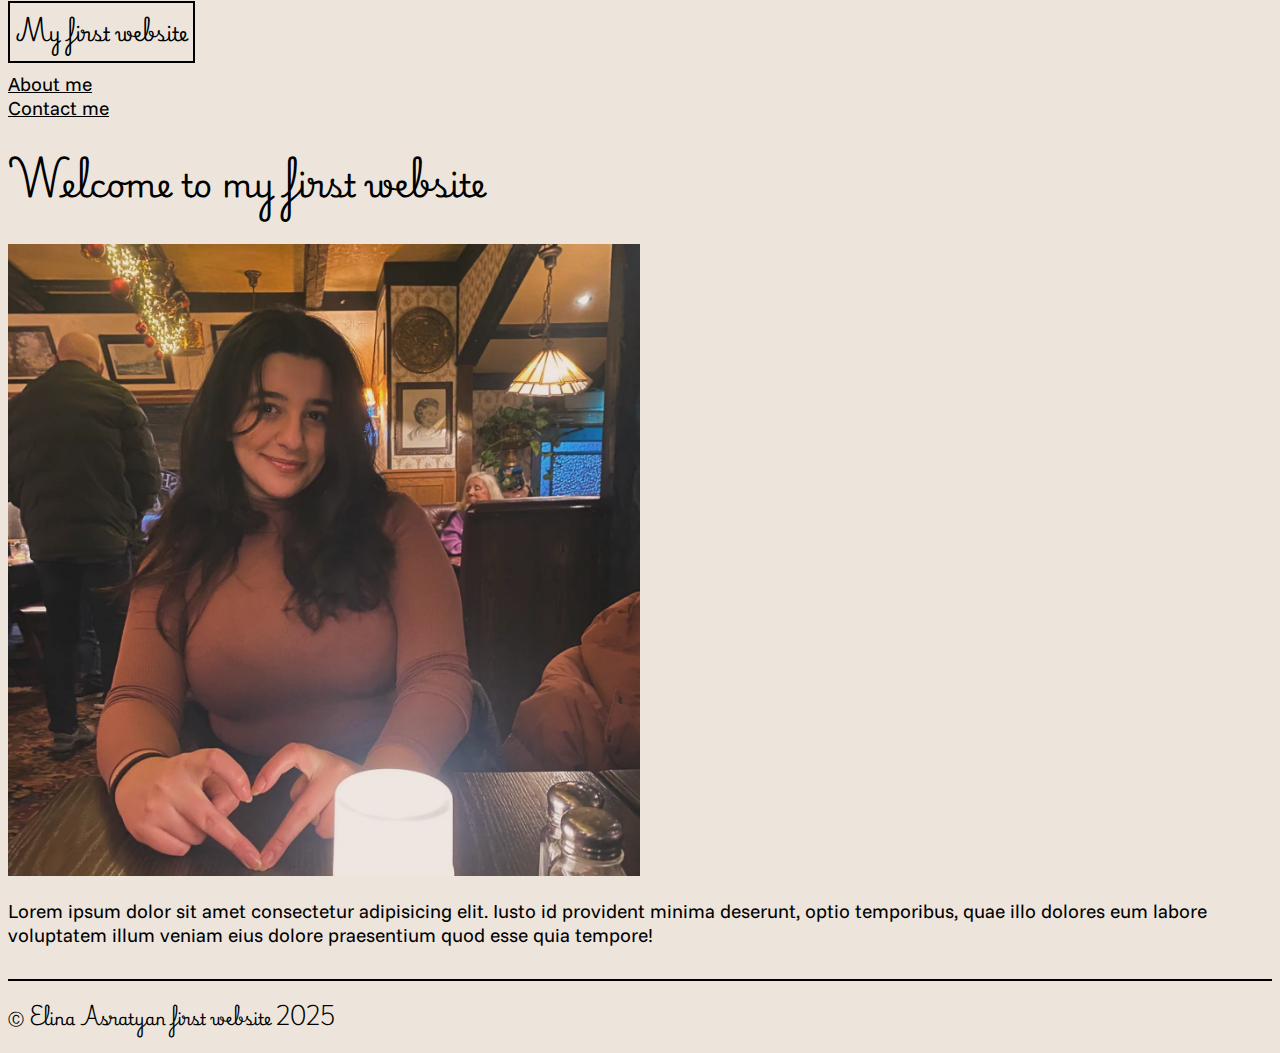
==== index.html @ 48af94c7 "changing colours" ====
<!DOCTYPE html>
<html lang="en">
<head>
  <meta charset="UTF-8">
  <meta name="viewport" content="width=device-width, initial-scale=1.0">
  <title>My first website</title>
  <link rel="stylesheet" href="css/main.css">

<!-- font 1 -->
  <link rel="preconnect" href="https://fonts.googleapis.com">
  <link rel="preconnect" href="https://fonts.gstatic.com" crossorigin>
  <link href="https://fonts.googleapis.com/css2?family=Playwrite+VN:wght@100..400&display=swap" rel="stylesheet">

<!-- font 2 -->
  <link rel="preconnect" href="https://fonts.googleapis.com">
  <link rel="preconnect" href="https://fonts.gstatic.com" crossorigin>
  <link href="https://fonts.googleapis.com/css2?family=Funnel+Sans:ital,wght@0,300..800;1,300..800&display=swap" rel="stylesheet">
</head>

<!--The next line was taen from this website: https://codeinstitute.net/se/blog/background-colour-in-html/ -->
<body bgcolor="#ede5dc">
  <header>
    <p id="logo">My first website</p>
    <nav>
      <ul>
        <a href="index.html">
          <li>About me</li>
        </a>
        <a href="contact.html">
          <li>Contact me</li>
        </a>

      </ul>
    </nav>
  </header>
  <main>
    <h1>Welcome to my first website</h1>
    <img class="main-img" src="img/me-photo.jpg" alt="Picture of me">
    <p class="main-text">Lorem ipsum dolor sit amet consectetur adipisicing elit. Iusto id provident minima deserunt, optio temporibus, quae illo dolores eum labore voluptatem illum veniam eius dolore praesentium quod esse quia tempore!</p>
  </main>
  <footer>
    <p>Ⓒ Elina Asratyan first website 2025</p>
  </footer>    
</body>
</html>
---- css/main.css ----
p, h1 {  
    font-family: "Playwrite VN", serif;
}

/* HEADER */

#logo {
    font-weight: 600;
    font-size: 1.2rem;
    border: 2px solid black;
    display: inline;
    padding: 5px;
}

ul {
    list-style: none;
    padding-left: 0;
}

a {
    color: black;
}

/*MAIN*/

.main-img {
    width: 50%;
}

.main-text, li {
    font-family: "Funnel Sans", serif;
    font-size: 1.2rem;
}

/*FOOTER*/
footer {
  margin-top: 2rem;
  border-top: 2px solid black;
}
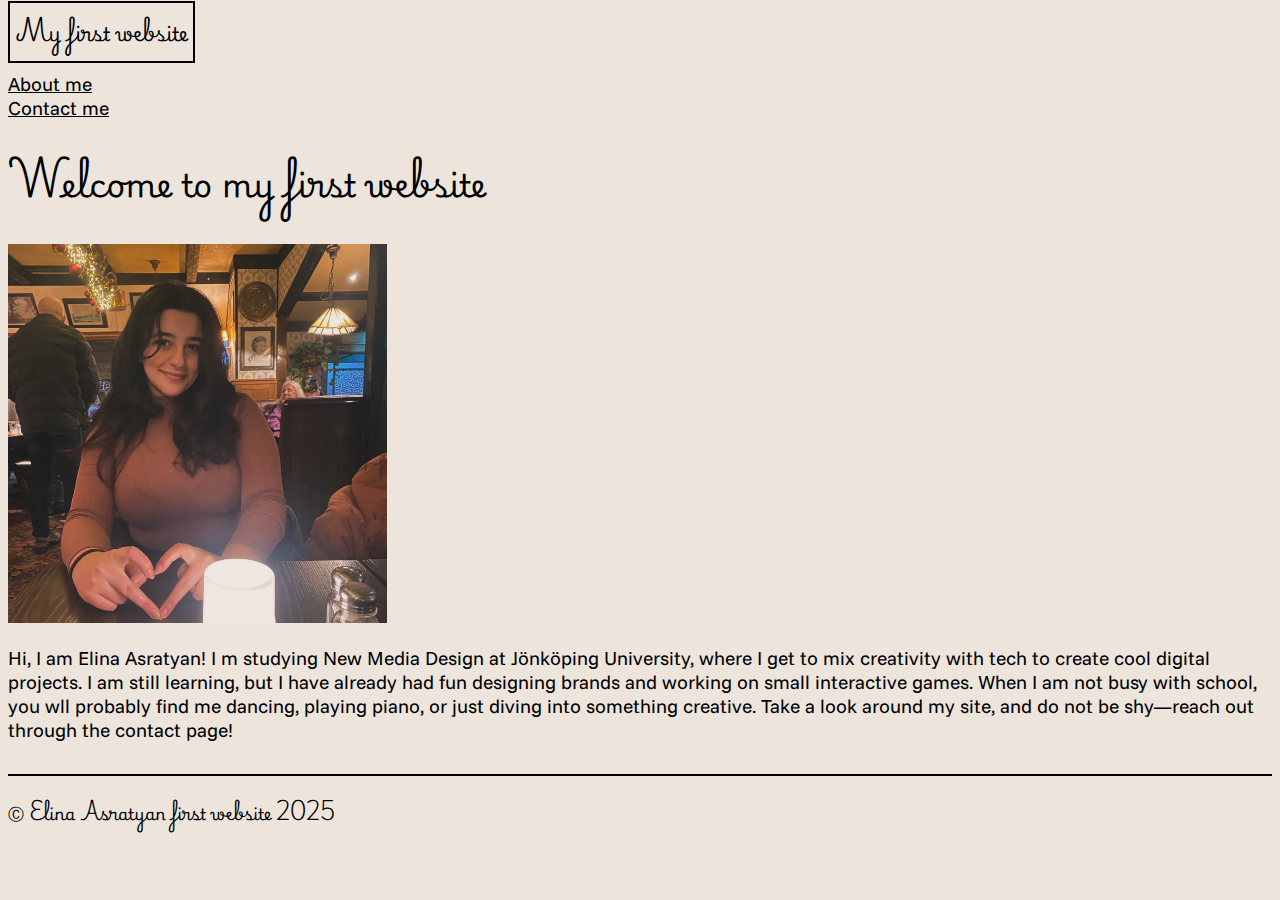
==== commit bfbf1876: "finished version" ====
--- a/index.html
+++ b/index.html
@@ -36,7 +36,7 @@
   <main>
     <h1>Welcome to my first website</h1>
     <img class="main-img" src="img/me-photo.jpg" alt="Picture of me">
-    <p class="main-text">Lorem ipsum dolor sit amet consectetur adipisicing elit. Iusto id provident minima deserunt, optio temporibus, quae illo dolores eum labore voluptatem illum veniam eius dolore praesentium quod esse quia tempore!</p>
+    <p class="main-text">Hi, I am Elina Asratyan! I m studying New Media Design at Jönköping University, where I get to mix creativity with tech to create cool digital projects. I am still learning, but I have already had fun designing brands and working on small interactive games. When I am not busy with school, you wll probably find me dancing, playing piano, or just diving into something creative. Take a look around my site, and do not be shy—reach out through the contact page!</p>
   </main>
   <footer>
     <p>Ⓒ Elina Asratyan first website 2025</p>
--- a/css/main.css
+++ b/css/main.css
@@ -1,35 +1,41 @@
 p, h1 {  
-    font-family: "Playwrite VN", serif;
+  font-family: "Playwrite VN", serif;
 }
 
 /* HEADER */
 
 #logo {
-    font-weight: 600;
-    font-size: 1.2rem;
-    border: 2px solid black;
-    display: inline;
-    padding: 5px;
+  font-weight: 600;
+  font-size: 1.2rem;
+  border: 2px solid black;
+  display: inline;
+  padding: 5px;
 }
 
 ul {
-    list-style: none;
-    padding-left: 0;
+  list-style: none;
+  padding-left: 0;
 }
 
 a {
-    color: black;
+  color: black;
 }
 
 /*MAIN*/
 
 .main-img {
-    width: 50%;
+  width: 30%;
 }
 
 .main-text, li {
-    font-family: "Funnel Sans", serif;
-    font-size: 1.2rem;
+  font-family: "Funnel Sans", serif;
+  font-size: 1.2rem;
+}
+
+/*FORM*/
+form {
+  font-family: "Funnel Sans", serif;
+  font-size: 1.2rem;
 }
 
 /*FOOTER*/
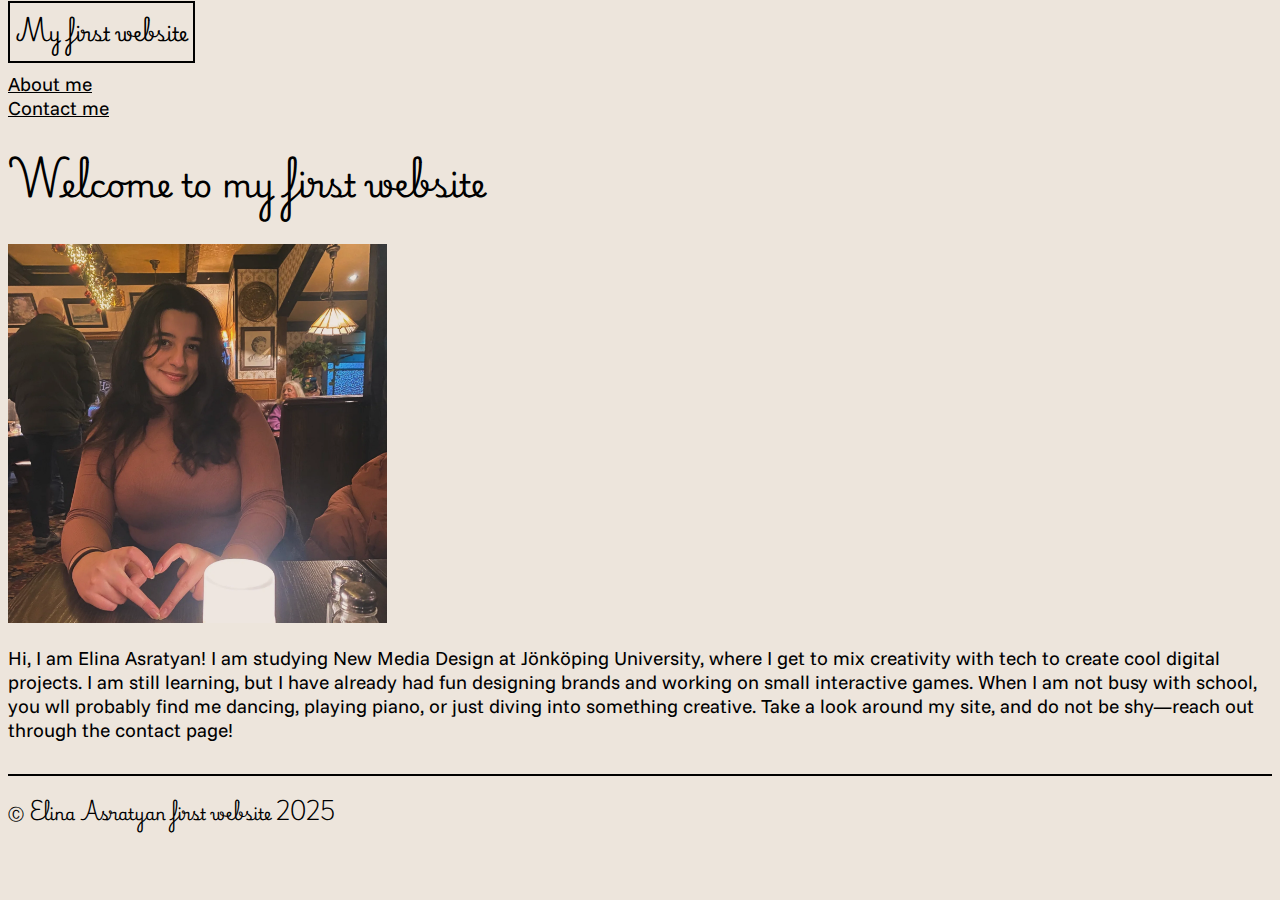
==== commit 79c42c7a: "little changes" ====
--- a/index.html
+++ b/index.html
@@ -17,7 +17,7 @@
   <link href="https://fonts.googleapis.com/css2?family=Funnel+Sans:ital,wght@0,300..800;1,300..800&display=swap" rel="stylesheet">
 </head>
 
-<!--The next line was taen from this website: https://codeinstitute.net/se/blog/background-colour-in-html/ -->
+<!--The next line was taken from this website: https://codeinstitute.net/se/blog/background-colour-in-html/ -->
 <body bgcolor="#ede5dc">
   <header>
     <p id="logo">My first website</p>
@@ -36,7 +36,7 @@
   <main>
     <h1>Welcome to my first website</h1>
     <img class="main-img" src="img/me-photo.jpg" alt="Picture of me">
-    <p class="main-text">Hi, I am Elina Asratyan! I m studying New Media Design at Jönköping University, where I get to mix creativity with tech to create cool digital projects. I am still learning, but I have already had fun designing brands and working on small interactive games. When I am not busy with school, you wll probably find me dancing, playing piano, or just diving into something creative. Take a look around my site, and do not be shy—reach out through the contact page!</p>
+    <p class="main-text">Hi, I am Elina Asratyan! I am studying New Media Design at Jönköping University, where I get to mix creativity with tech to create cool digital projects. I am still learning, but I have already had fun designing brands and working on small interactive games. When I am not busy with school, you wll probably find me dancing, playing piano, or just diving into something creative. Take a look around my site, and do not be shy—reach out through the contact page!</p>
   </main>
   <footer>
     <p>Ⓒ Elina Asratyan first website 2025</p>
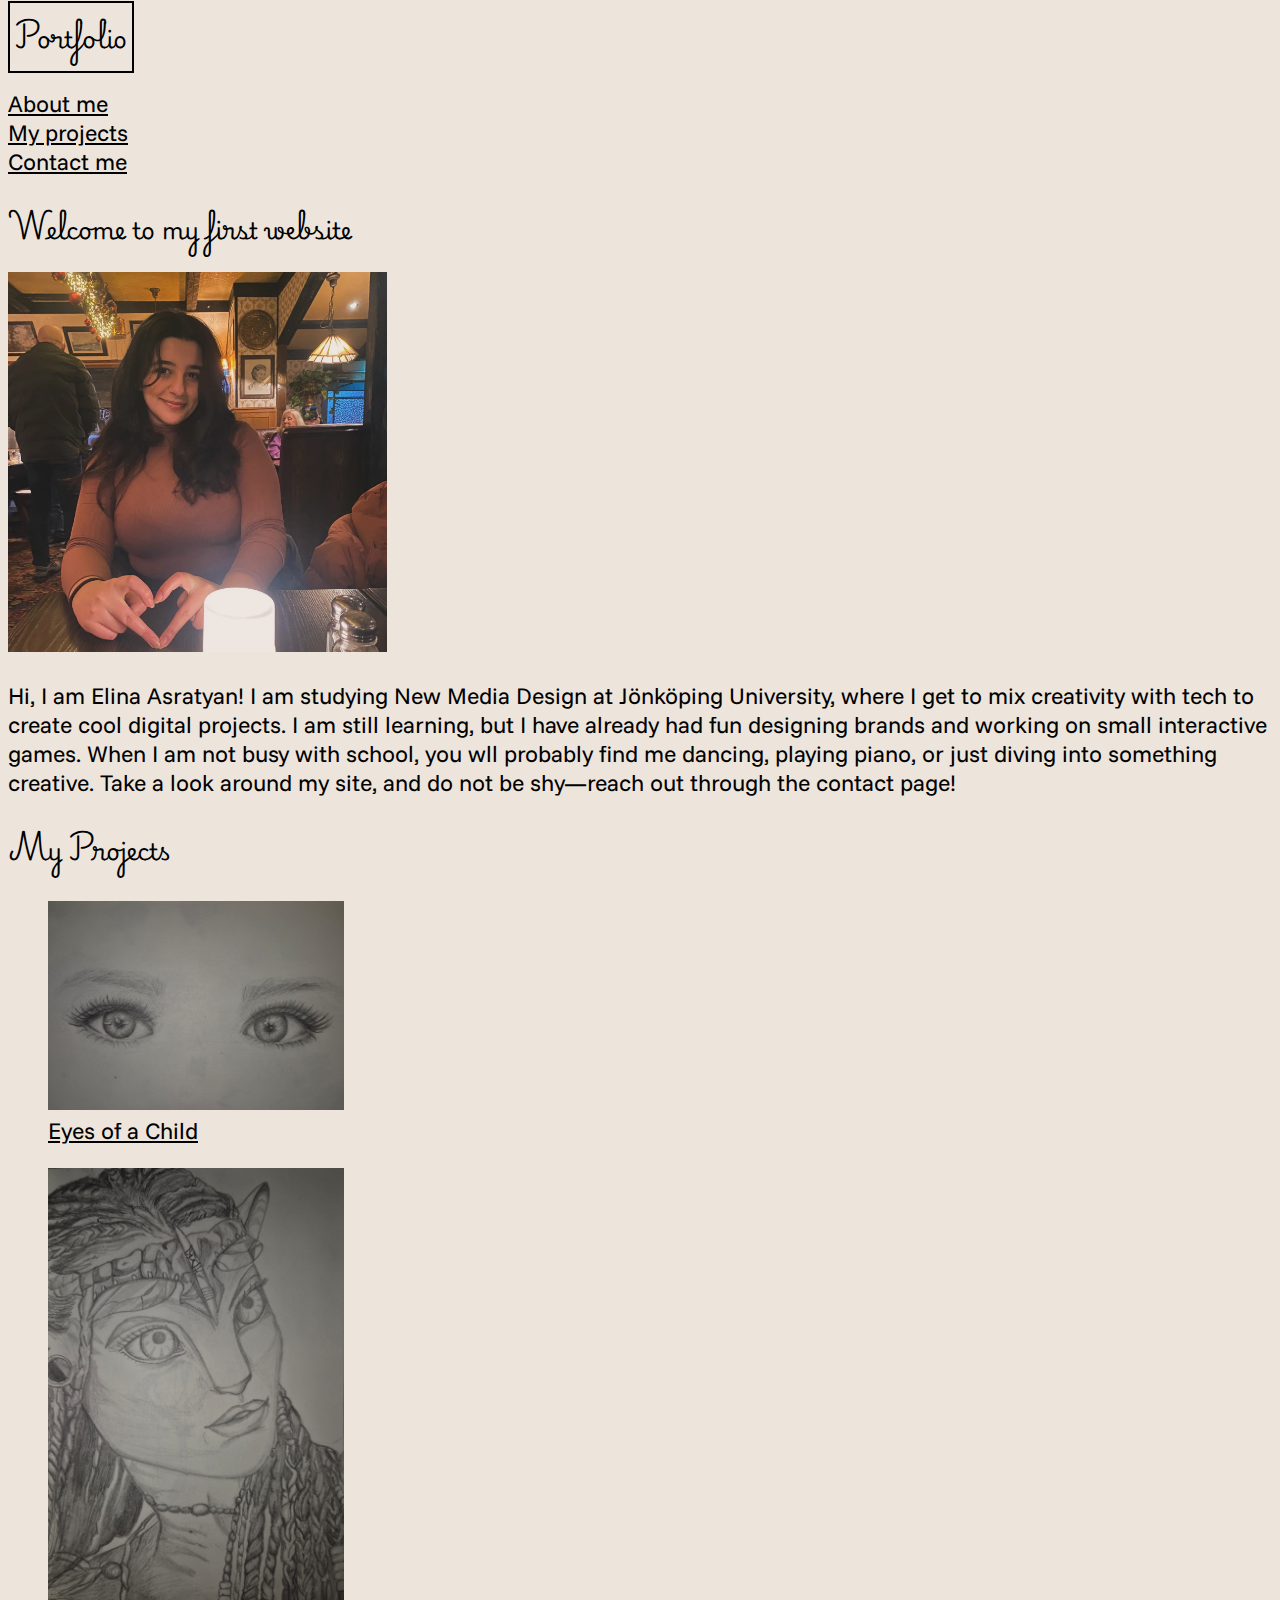
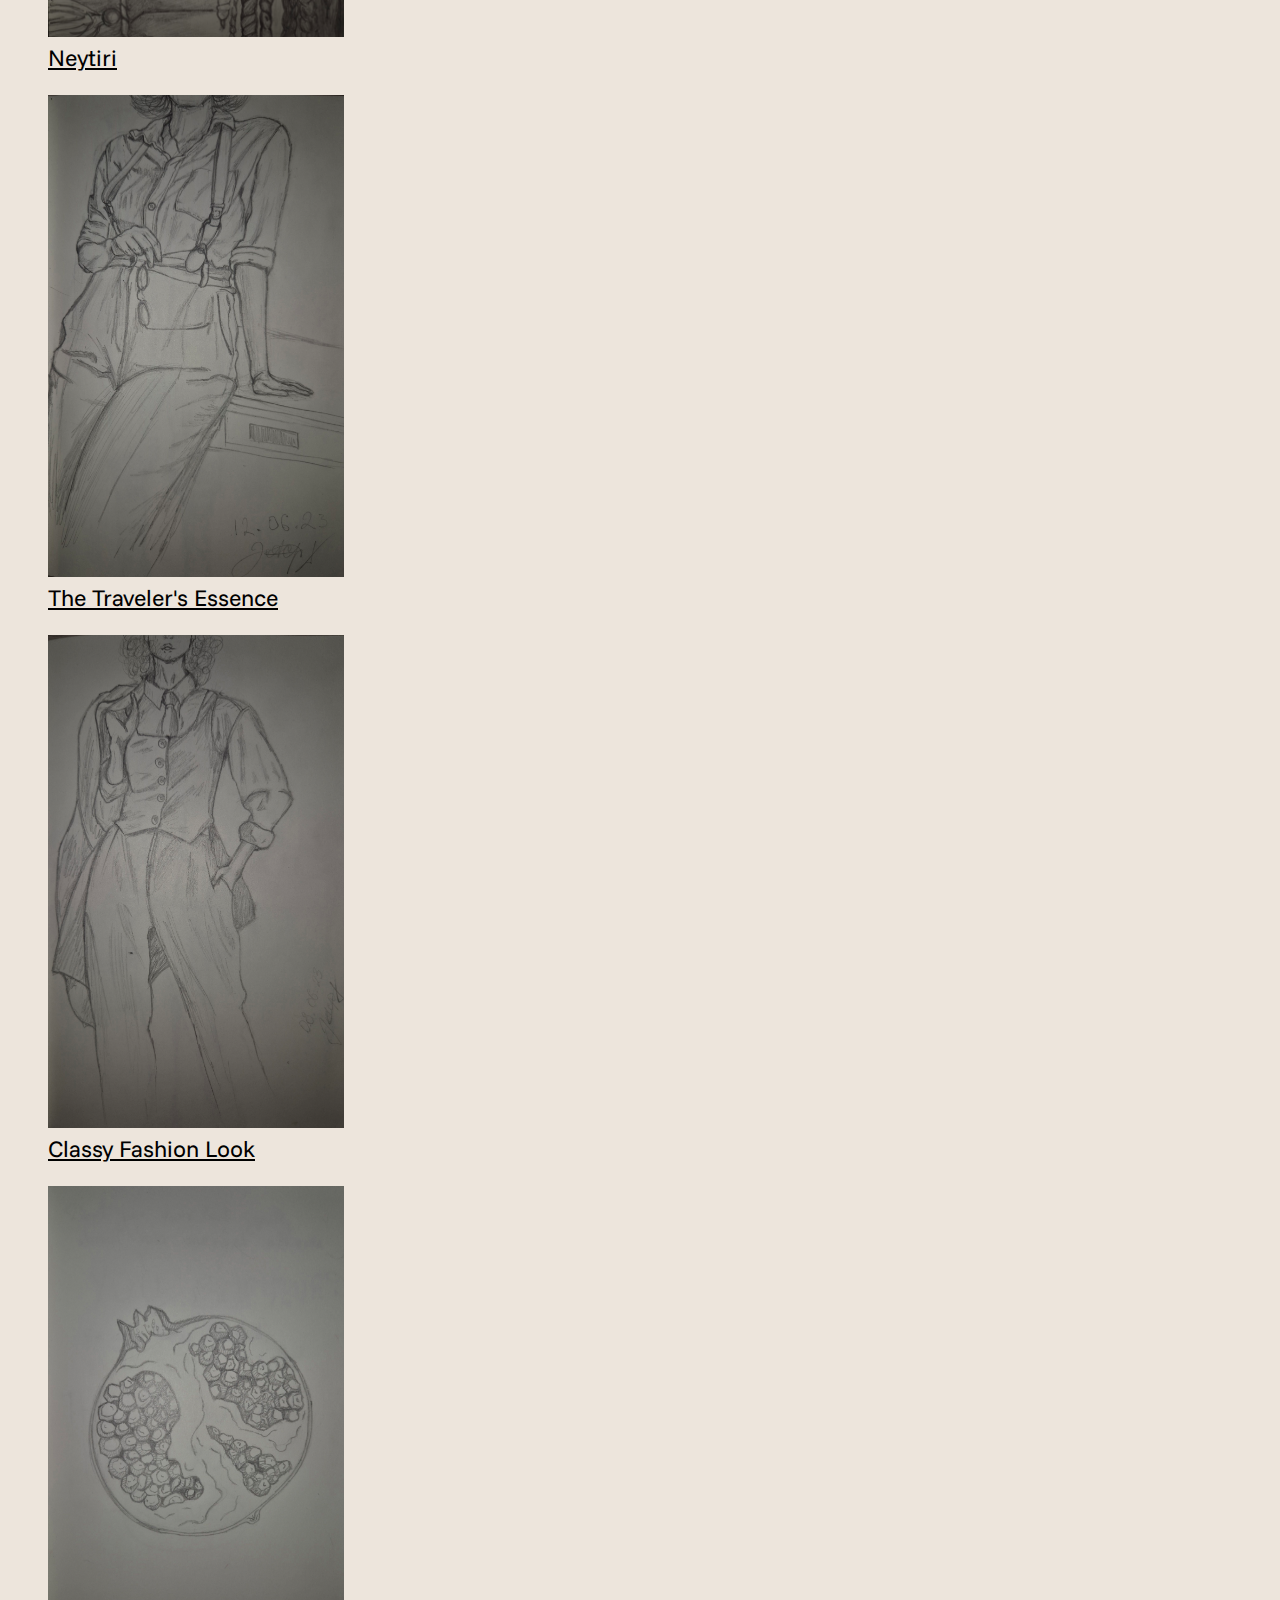
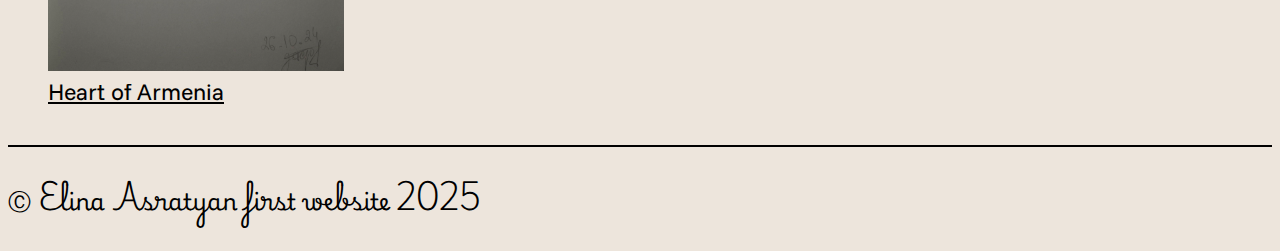
==== commit 85cc5237: "added all the pictures and uput them on the website" ====
--- a/index.html
+++ b/index.html
@@ -3,7 +3,7 @@
 <head>
   <meta charset="UTF-8">
   <meta name="viewport" content="width=device-width, initial-scale=1.0">
-  <title>My first website</title>
+  <title>Portfolio</title>
   <link rel="stylesheet" href="css/main.css">
 
 <!-- font 1 -->
@@ -20,16 +20,18 @@
 <!--The next line was taken from this website: https://codeinstitute.net/se/blog/background-colour-in-html/ -->
 <body bgcolor="#ede5dc">
   <header>
-    <p id="logo">My first website</p>
+    <p id="logo">Portfolio</p>
     <nav>
       <ul>
         <a href="index.html">
           <li>About me</li>
         </a>
+        <a href="index.html">
+          <li>My projects</li>
+        </a>
         <a href="contact.html">
           <li>Contact me</li>
         </a>
-
       </ul>
     </nav>
   </header>
@@ -37,6 +39,45 @@
     <h1>Welcome to my first website</h1>
     <img class="main-img" src="img/me-photo.jpg" alt="Picture of me">
     <p class="main-text">Hi, I am Elina Asratyan! I am studying New Media Design at Jönköping University, where I get to mix creativity with tech to create cool digital projects. I am still learning, but I have already had fun designing brands and working on small interactive games. When I am not busy with school, you wll probably find me dancing, playing piano, or just diving into something creative. Take a look around my site, and do not be shy—reach out through the contact page!</p>
+  
+    <!--My projects-->
+    <h1>My Projects</h1>
+      <section>
+        <a href="#">
+          <figure>
+            <img class="project-pictures" src="img/Eyes of a Child.jpg" alt="Eyes of a Child">
+            <figcaption>Eyes of a Child</figcaption>
+          </figure>
+        </a>
+
+        <a href="#">
+          <figure>
+            <img class="project-pictures" src="img/Neytiri.jpg" alt="Neytiri">
+            <figcaption>Neytiri</figcaption>
+          </figure>
+        </a>
+
+        <a href="#">
+          <figure>
+            <img class="project-pictures" src="img/The Traveler's Essence.jpg" alt="The Traveler's Essence">
+            <figcaption>The Traveler's Essence</figcaption>
+          </figure>
+        </a>
+
+        <a href="#">
+          <figure>
+            <img class="project-pictures" src="img/Classy Fashion Look.jpg" alt="Classy Fashion Look">
+            <figcaption>Classy Fashion Look</figcaption>
+          </figure>
+        </a>
+
+        <a href="#">
+          <figure>
+            <img class="project-pictures" src="img/Heart of Armenia.jpg" alt="Heart of Armenia">
+            <figcaption>Heart of Armenia</figcaption>
+          </figure>
+        </a>
+      </section>
   </main>
   <footer>
     <p>Ⓒ Elina Asratyan first website 2025</p>
--- a/css/main.css
+++ b/css/main.css
@@ -1,3 +1,8 @@
+* {
+  font-family: "Funnel Sans", serif;
+  font-size: 1.2rem;
+}
+
 p, h1 {  
   font-family: "Playwrite VN", serif;
 }
@@ -27,7 +32,11 @@
   width: 30%;
 }
 
-.main-text, li {
+.project-pictures {
+  width: 25%;
+}
+
+.main-text {
   font-family: "Funnel Sans", serif;
   font-size: 1.2rem;
 }
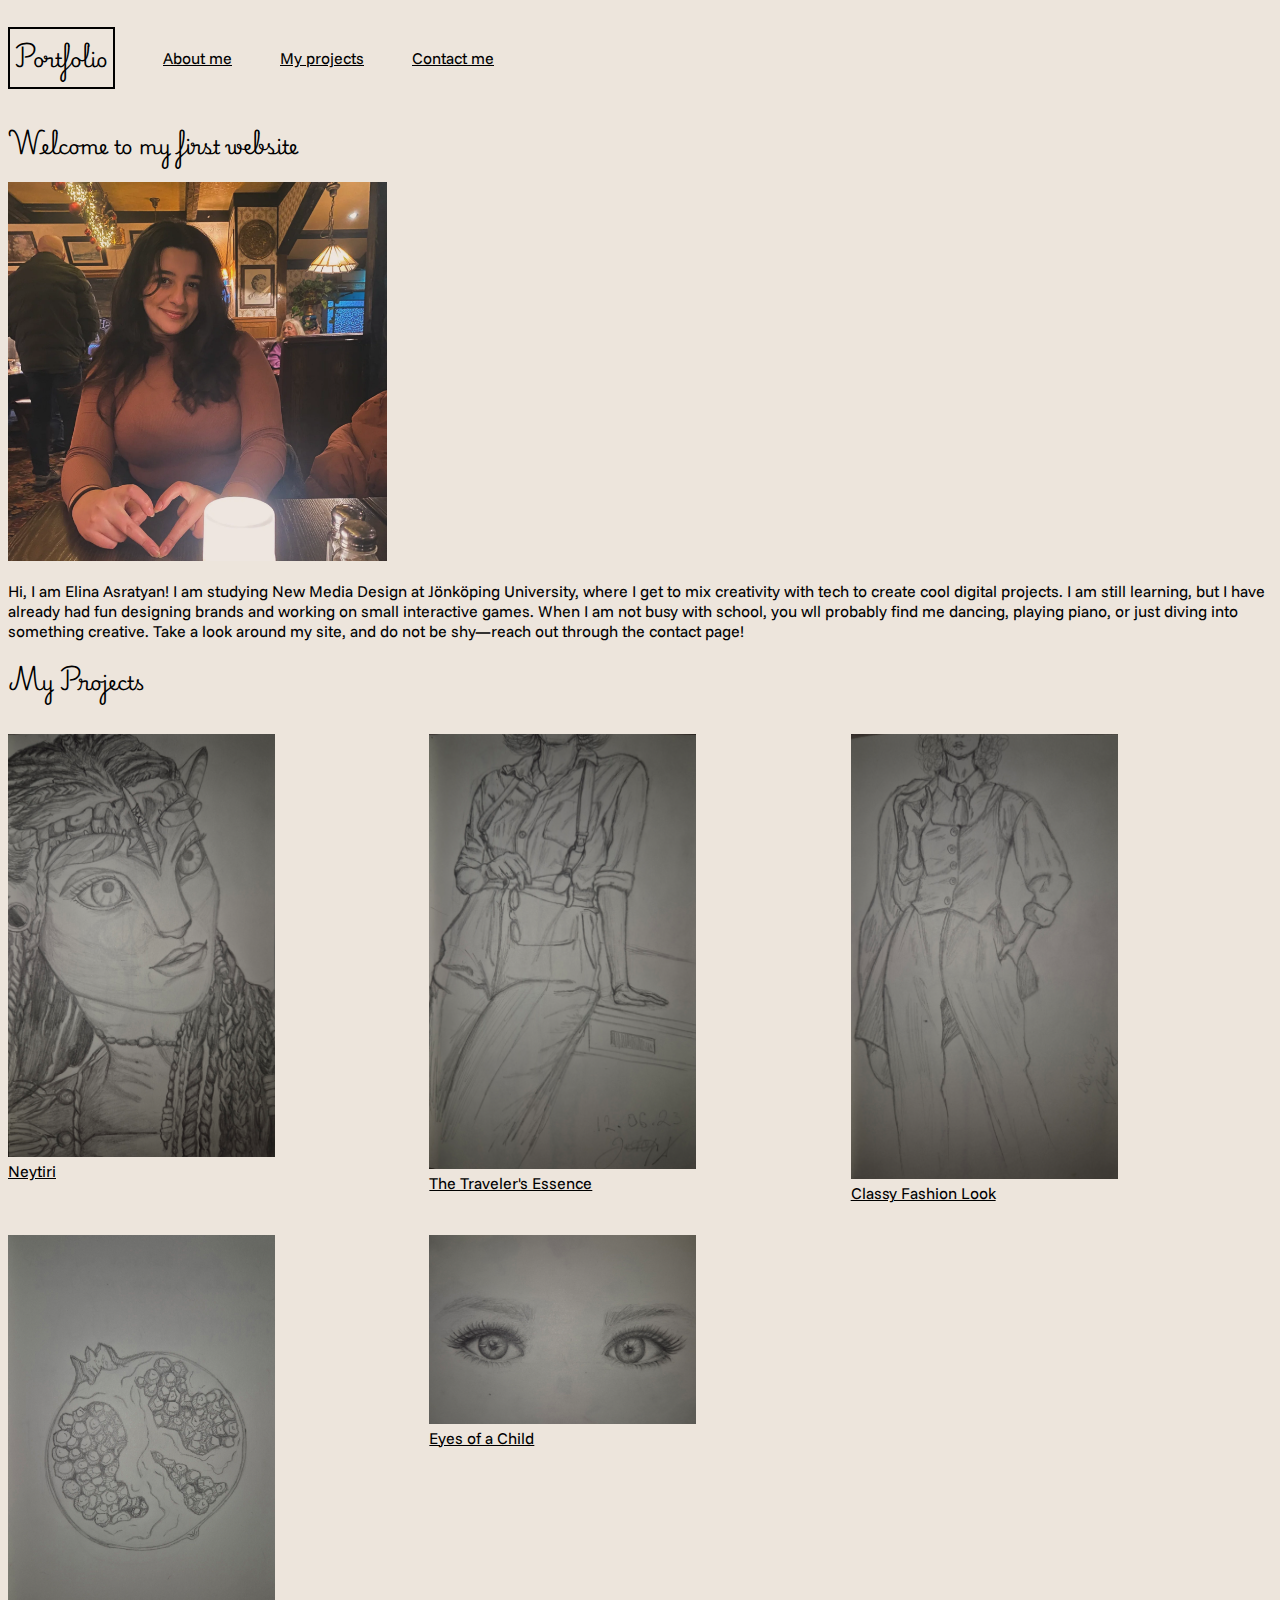
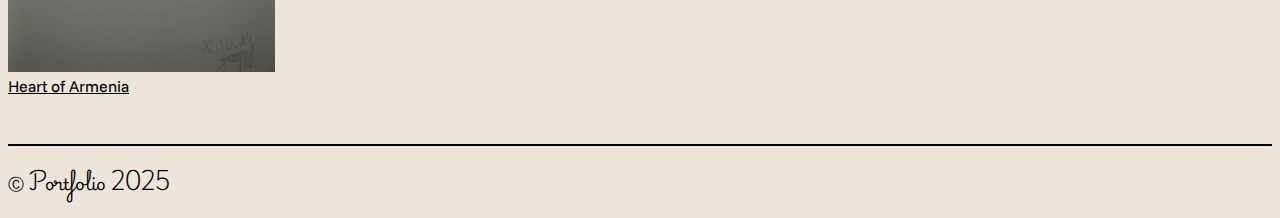
==== commit d9c3e173: "changed css file" ====
--- a/index.html
+++ b/index.html
@@ -36,19 +36,14 @@
     </nav>
   </header>
   <main>
-    <h1>Welcome to my first website</h1>
+    <h1 class="headers-main-page">Welcome to my first website</h1>
     <img class="main-img" src="img/me-photo.jpg" alt="Picture of me">
     <p class="main-text">Hi, I am Elina Asratyan! I am studying New Media Design at Jönköping University, where I get to mix creativity with tech to create cool digital projects. I am still learning, but I have already had fun designing brands and working on small interactive games. When I am not busy with school, you wll probably find me dancing, playing piano, or just diving into something creative. Take a look around my site, and do not be shy—reach out through the contact page!</p>
   
     <!--My projects-->
-    <h1>My Projects</h1>
-      <section>
-        <a href="#">
-          <figure>
-            <img class="project-pictures" src="img/Eyes of a Child.jpg" alt="Eyes of a Child">
-            <figcaption>Eyes of a Child</figcaption>
-          </figure>
-        </a>
+    <h1 class="headers-main-page">My Projects</h1>
+      <section class="category-container">
+
 
         <a href="#">
           <figure>
@@ -77,10 +72,17 @@
             <figcaption>Heart of Armenia</figcaption>
           </figure>
         </a>
+
+        <a href="#">
+          <figure>
+            <img class="project-pictures" src="img/Eyes of a Child.jpg" alt="Eyes of a Child">
+            <figcaption>Eyes of a Child</figcaption>
+          </figure>
+        </a>
       </section>
   </main>
   <footer>
-    <p>Ⓒ Elina Asratyan first website 2025</p>
+    <p>Ⓒ Portfolio 2025</p>
   </footer>    
 </body>
 </html>--- a/css/main.css
+++ b/css/main.css
@@ -1,6 +1,6 @@
 * {
   font-family: "Funnel Sans", serif;
-  font-size: 1.2rem;
+  font-size: 1rem;
 }
 
 p, h1 {  
@@ -8,6 +8,11 @@
 }
 
 /* HEADER */
+
+header {
+  display: flex;
+  align-items: center;
+}
 
 #logo {
   font-weight: 600;
@@ -18,12 +23,36 @@
 }
 
 ul {
+  display: flex;
   list-style: none;
   padding-left: 0;
 }
 
+li {
+  margin-left: 3rem;
+}
+
 a {
   color: black;
+}
+
+.headers-main-page {
+  font-size: 1.2rem;
+}
+
+@media screen and (max-width: 550px) {
+  header, ul {
+    flex-direction: column;
+    align-items: start;
+  }
+  
+  ul {
+    margin-top: 0;
+  }
+
+  li {
+    margin-left: 0;
+  }
 }
 
 /*MAIN*/
@@ -32,19 +61,38 @@
   width: 30%;
 }
 
-.project-pictures {
-  width: 25%;
+.main-text {
+  font-family: "Funnel Sans", serif;
+  font-size: 1rem;
 }
 
-.main-text {
-  font-family: "Funnel Sans", serif;
-  font-size: 1.2rem;
+/*CATEGORY SECTION*/
+
+figure {
+  margin-left: 0;
+}
+
+.project-pictures {
+  width: 70%;
+}
+
+@media screen and (min-width: 550px) {
+  .category-container {
+    display: grid;
+    grid-template-columns: repeat(2, 1fr);
+  }
+}
+
+@media screen and (min-width: 750px) {
+  .category-container {
+    grid-template-columns: repeat(3, 1fr);
+  }
 }
 
 /*FORM*/
 form {
   font-family: "Funnel Sans", serif;
-  font-size: 1.2rem;
+  font-size: 1rem;
 }
 
 /*FOOTER*/
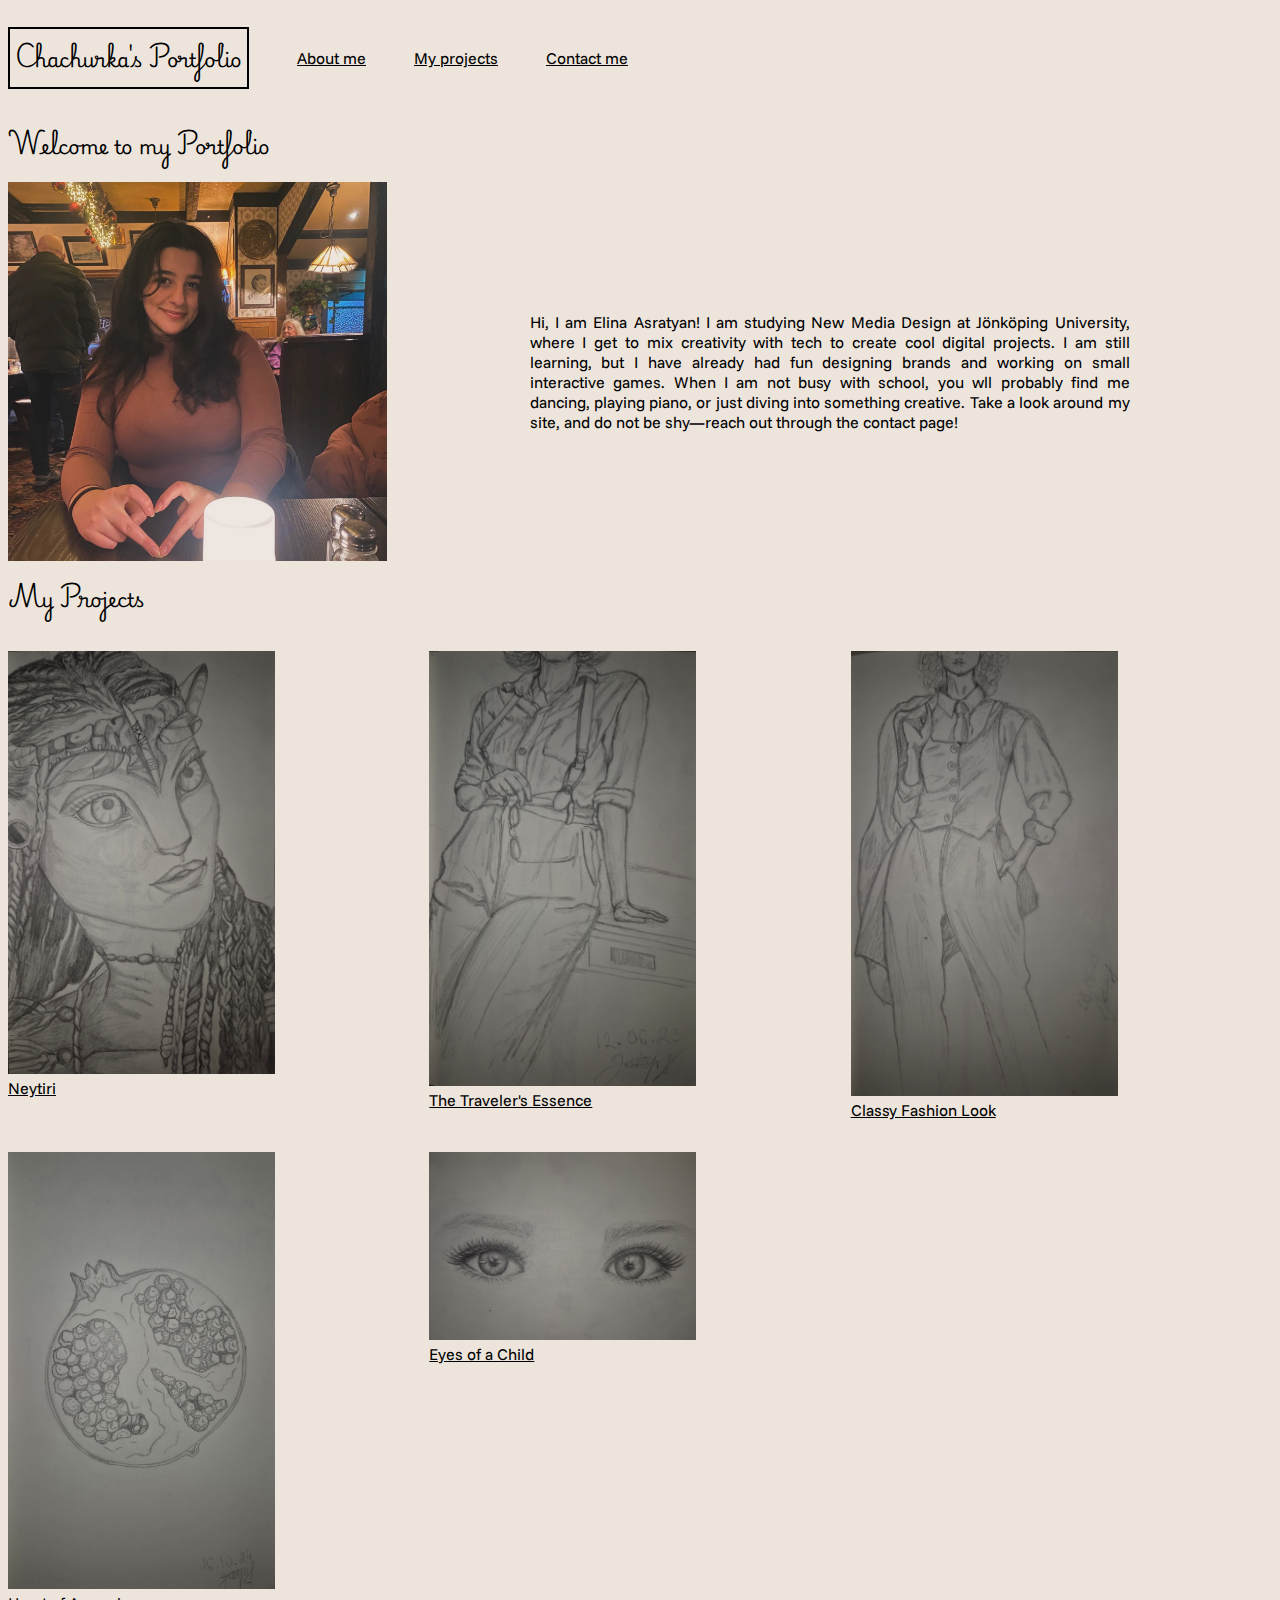
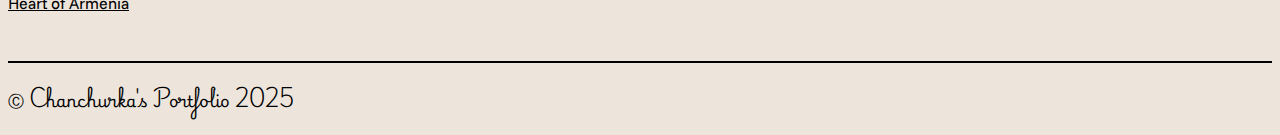
==== commit cf44815c: "added neytiri, fixed text on the first page wih css, and added a link to my projects from the contac" ====
--- a/index.html
+++ b/index.html
@@ -3,7 +3,7 @@
 <head>
   <meta charset="UTF-8">
   <meta name="viewport" content="width=device-width, initial-scale=1.0">
-  <title>Portfolio</title>
+  <title>Chachurka's Portfolio</title>
   <link rel="stylesheet" href="css/main.css">
 
 <!-- font 1 -->
@@ -20,13 +20,13 @@
 <!--The next line was taken from this website: https://codeinstitute.net/se/blog/background-colour-in-html/ -->
 <body bgcolor="#ede5dc">
   <header>
-    <p id="logo">Portfolio</p>
+    <p id="logo">Chachurka's Portfolio</p>
     <nav>
       <ul>
         <a href="index.html">
           <li>About me</li>
         </a>
-        <a href="index.html">
+        <a href="#my-projects">
           <li>My projects</li>
         </a>
         <a href="contact.html">
@@ -36,16 +36,19 @@
     </nav>
   </header>
   <main>
-    <h1 class="headers-main-page">Welcome to my first website</h1>
-    <img class="main-img" src="img/me-photo.jpg" alt="Picture of me">
-    <p class="main-text">Hi, I am Elina Asratyan! I am studying New Media Design at Jönköping University, where I get to mix creativity with tech to create cool digital projects. I am still learning, but I have already had fun designing brands and working on small interactive games. When I am not busy with school, you wll probably find me dancing, playing piano, or just diving into something creative. Take a look around my site, and do not be shy—reach out through the contact page!</p>
-  
+    <h1 class="headers-main-page">Welcome to my Portfolio</h1>
+    <section class="about-section">
+      <img class="main-img" src="img/me-photo.jpg" alt="Picture of me">
+      <p class="main-text">Hi, I am Elina Asratyan! I am studying New Media Design at Jönköping University, where I get to mix creativity with tech to create cool digital projects. I am still learning, but I have already had fun designing brands and working on small interactive games. When I am not busy with school, you wll probably find me dancing, playing piano, or just diving into something creative. Take a look around my site, and do not be shy—reach out through the contact page!
+      </p>
+    </section>
+
     <!--My projects-->
-    <h1 class="headers-main-page">My Projects</h1>
+    <h1 class="headers-main-page" id="my-projects">My Projects</h1>
       <section class="category-container">
 
 
-        <a href="#">
+        <a href="neytiri.html">
           <figure>
             <img class="project-pictures" src="img/Neytiri.jpg" alt="Neytiri">
             <figcaption>Neytiri</figcaption>
@@ -82,7 +85,7 @@
       </section>
   </main>
   <footer>
-    <p>Ⓒ Portfolio 2025</p>
+    <p>Ⓒ Chanchurka's Portfolio 2025</p>
   </footer>    
 </body>
 </html>--- a/css/main.css
+++ b/css/main.css
@@ -57,6 +57,12 @@
 
 /*MAIN*/
 
+.about-section {
+  display: flex;
+  align-items: center;
+  gap: 2rem;
+}
+
 .main-img {
   width: 30%;
 }
@@ -64,6 +70,10 @@
 .main-text {
   font-family: "Funnel Sans", serif;
   font-size: 1rem;
+  text-align: justify;
+  padding-right: 2rem;
+  max-width: 600px;
+  margin: 0 auto;
 }
 
 /*CATEGORY SECTION*/
@@ -89,6 +99,21 @@
   }
 }
 
+@media screen and (max-width: 550px) {
+  .about-section {
+    flex-direction: column;
+    align-items: flex-start;
+  }
+
+  .main-img {
+    width: 50%;
+  }
+
+  .main-text {
+    padding-right: 0;
+  }
+}
+
 /*FORM*/
 form {
   font-family: "Funnel Sans", serif;
@@ -99,4 +124,36 @@
 footer {
   margin-top: 2rem;
   border-top: 2px solid black;
+}
+
+/*INDIVIDUAL PAGES*/
+.individual-pictures {
+  width: 30%;
+}
+
+.individual-pages-text {
+  font-family: "Funnel Sans", serif;
+  font-size: 1rem;
+  max-width: 600px;
+  margin: 0 auto;
+}
+
+.individual-pages {
+  display: flex;
+  align-items: center;
+  gap: 2rem;
+}
+
+@media screen and (max-width: 550px) {
+  .individual-pages {
+    flex-direction: column;
+    align-items: flex-start;
+  }
+
+  .individual-pages-text {
+    font-family: "Funnel Sans", serif;
+    font-size: 1rem;
+    margin-top: 0;
+    margin-bottom: 0;
+  }
 }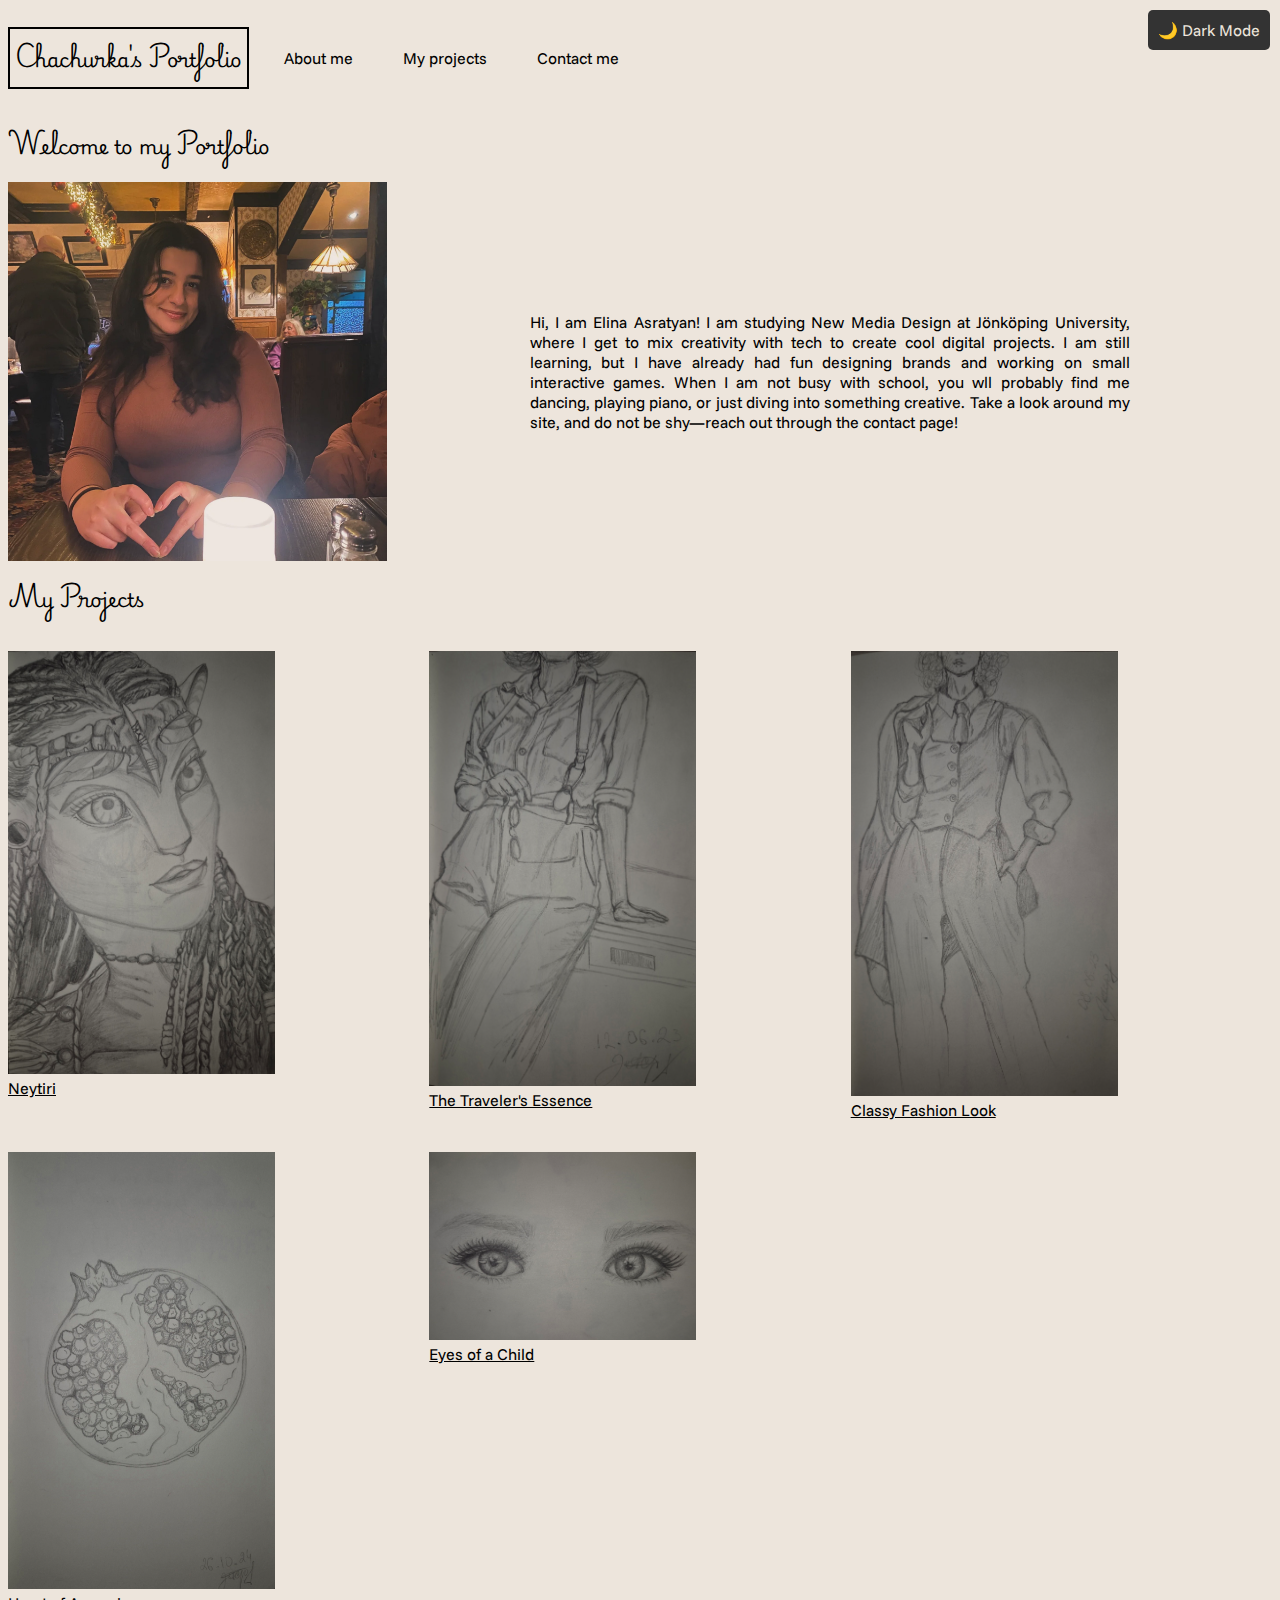
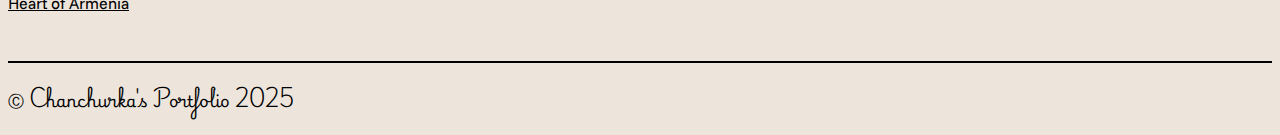
==== commit 16ffd48b: "added lab 4" ====
--- a/index.html
+++ b/index.html
@@ -33,6 +33,7 @@
           <li>Contact me</li>
         </a>
       </ul>
+      <button id="darkModeToggle">🌙 Dark Mode</button>
     </nav>
   </header>
   <main>
@@ -86,6 +87,9 @@
   </main>
   <footer>
     <p>Ⓒ Chanchurka's Portfolio 2025</p>
-  </footer>    
+  </footer>  
+   
+  <script src="js/main.js"></script>
+ 
 </body>
 </html>--- a/css/main.css
+++ b/css/main.css
@@ -26,10 +26,9 @@
   display: flex;
   list-style: none;
   padding-left: 0;
-}
-
-li {
-  margin-left: 3rem;
+  gap: 20px;
+  width: 100%;
+  margin-left: 20px;
 }
 
 a {
@@ -48,9 +47,6 @@
   
   ul {
     margin-top: 0;
-  }
-
-  li {
     margin-left: 0;
   }
 }
@@ -85,6 +81,8 @@
 .project-pictures {
   width: 70%;
 }
+
+
 
 @media screen and (min-width: 550px) {
   .category-container {
@@ -155,5 +153,125 @@
     font-size: 1rem;
     margin-top: 0;
     margin-bottom: 0;
-  }
+    margin-left: 0;
+  }
+}
+
+/*ANIMATIONS*/
+nav a {
+  background-color: #ede5dc;
+  padding: 10px 15px;
+  display: inline-block;
+  text-decoration: none;
+  color: black;
+  animation-name: none;
+  animation-duration: 0.5s;
+  animation-timing-function: ease-in-out;
+  animation-fill-mode: forwards;
+  align-items: center;
+  justify-content: center;
+}
+
+nav a:hover {
+  animation-name: background-animation;
+}
+
+
+@keyframes background-animation {
+  0% {
+    background-color: #ede5dc;
+  }
+  100% {
+    background-color: white;
+  }
+}
+
+/* 🌙 Dark Mode: Change button styles */
+.dark-mode nav a {
+  background-color: #121212;
+  color: #ede5dc;
+  ;
+}
+
+/* Dark Mode: Change button hover effect */
+.dark-mode nav a:hover {
+  animation-name: dark-mode-background-animation;
+}
+
+@keyframes dark-mode-background-animation {
+  0% {
+    background-color: #121212;
+  }
+  100% {
+    background-color: #333; /* Slightly lighter black */
+  }
+}
+
+.project-pictures {
+  animation-name: none;
+  animation-duration: 0.3s;
+  animation-timing-function: ease-in-out;
+  animation-fill-mode: forwards;
+  align-items: center;
+  justify-content: center;
+}
+
+.project-pictures:hover {
+  animation-name: zoom-in;
+}
+
+.project-pictures:not(:hover) {
+  animation-name: zoom-out;
+}
+
+@keyframes zoom-in {
+  0% {
+    transform: scale(1);
+    box-shadow: 0 0 0 rgba(0, 0, 0, 0);
+  }
+  100% {
+    transform: scale(1.1);
+    box-shadow: 0 8px 16px rgba(0, 0, 0, 0.3);
+  }
+}
+
+@keyframes zoom-out {
+  0% {
+    transform: scale(1.1);
+    box-shadow: 0 8px 16px rgba(0, 0, 0, 0.3);
+  }
+  100% {
+    transform: scale(1);
+    box-shadow: 0 0 0 rgba(0, 0, 0, 0);
+  }
+}
+
+/* Default light mode */
+body {
+  background-color: #ede5dc;
+  color: black;
+  transition: background-color 0.3s, color 0.3s;
+}
+
+/* Dark mode styles */
+.dark-mode {
+  background-color: #121212;
+  color: #ede5dc;
+}
+
+/* Button styling */
+#darkModeToggle {
+  position: fixed;
+  top: 10px;
+  right: 10px;
+  padding: 10px;
+  background-color: #333;
+  color: #ede5dc;
+  border: none;
+  cursor: pointer;
+  border-radius: 5px;
+}
+
+#darkModeToggle:hover {
+  background-color: #555;
 }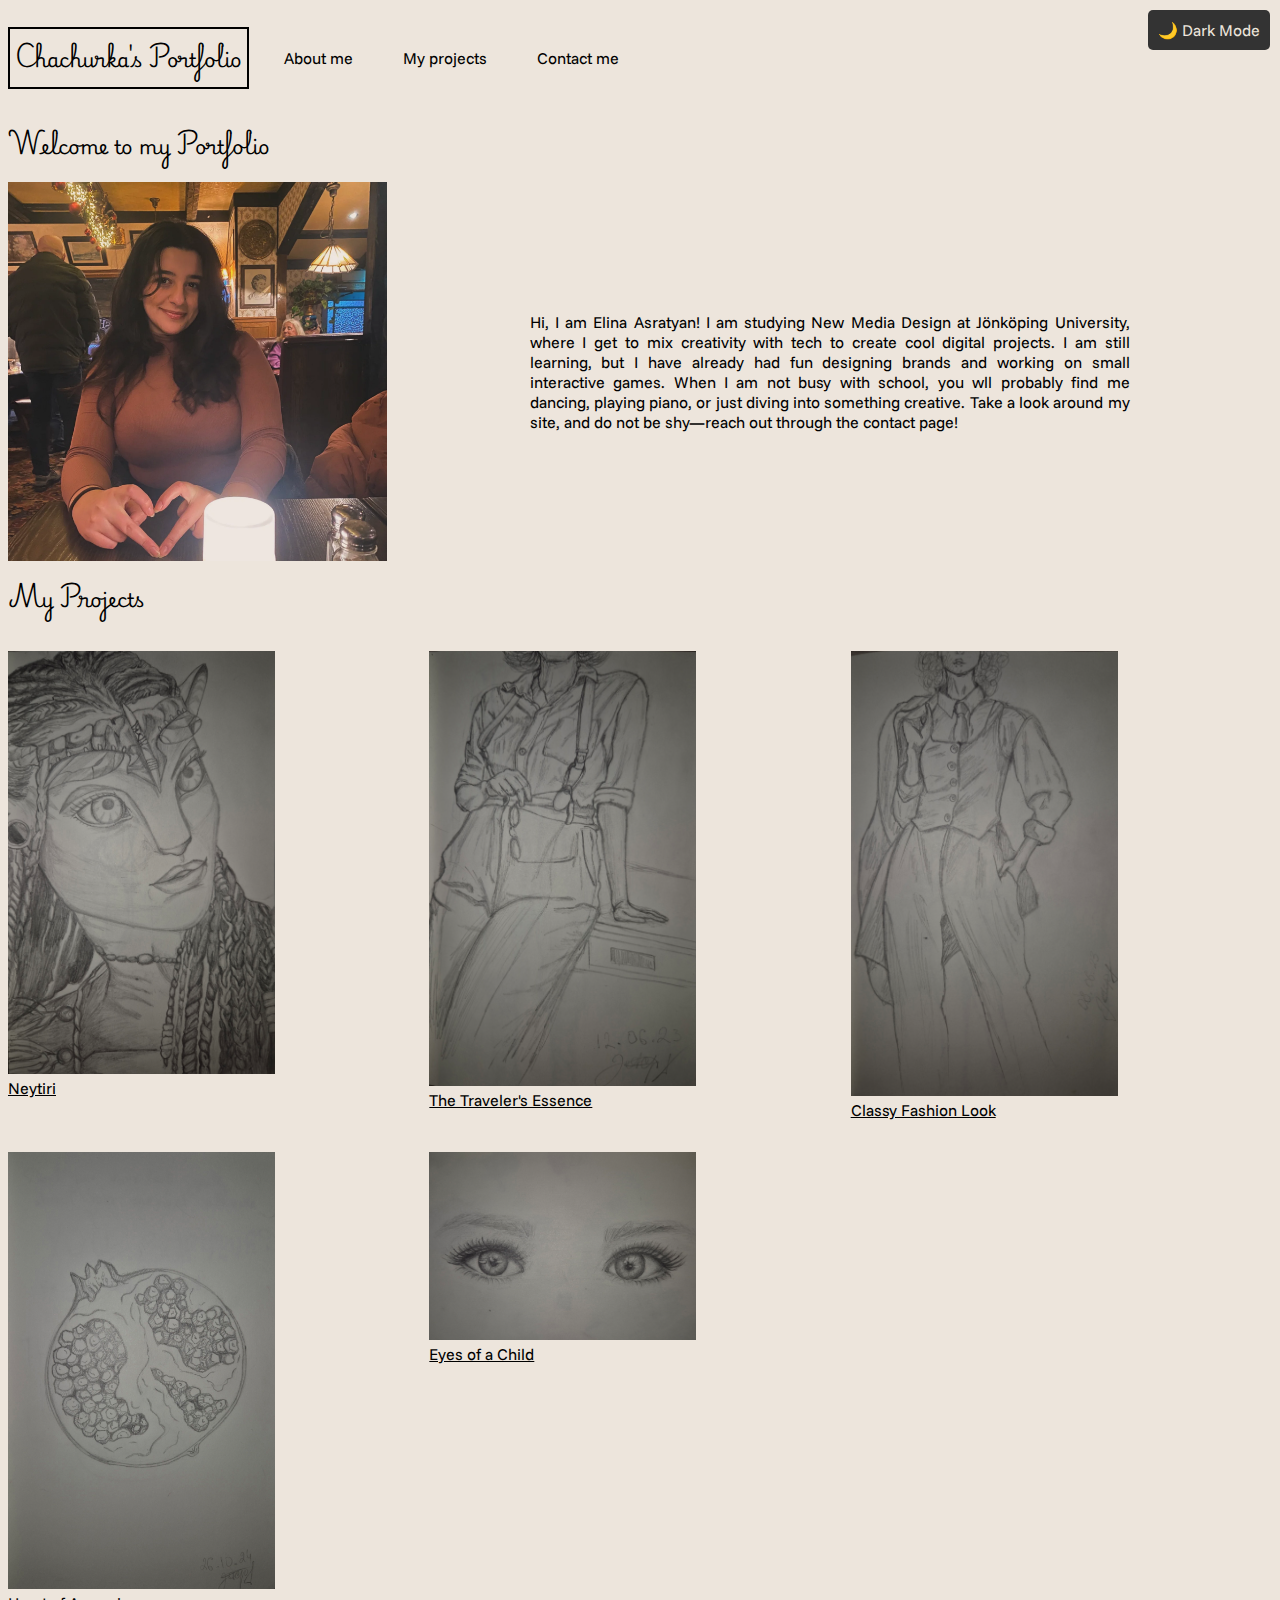
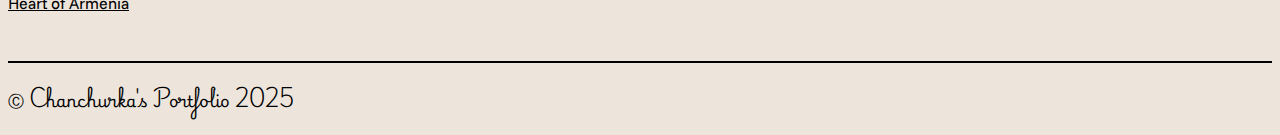
==== commit fcf63afb: "dark mode added" ====
--- a/index.html
+++ b/index.html
@@ -3,7 +3,7 @@
 <head>
   <meta charset="UTF-8">
   <meta name="viewport" content="width=device-width, initial-scale=1.0">
-  <title>Chachurka's Portfolio</title>
+  <title>Chanchurka's Portfolio</title>
   <link rel="stylesheet" href="css/main.css">
 
 <!-- font 1 -->
--- a/css/main.css
+++ b/css/main.css
@@ -255,7 +255,12 @@
 
 /* Dark mode styles */
 .dark-mode {
-  background-color: #121212;
+  background-color: black;
+  color: #ede5dc;
+}
+
+/* Dark mode for project text */
+.dark-mode figcaption {
   color: #ede5dc;
 }
 
